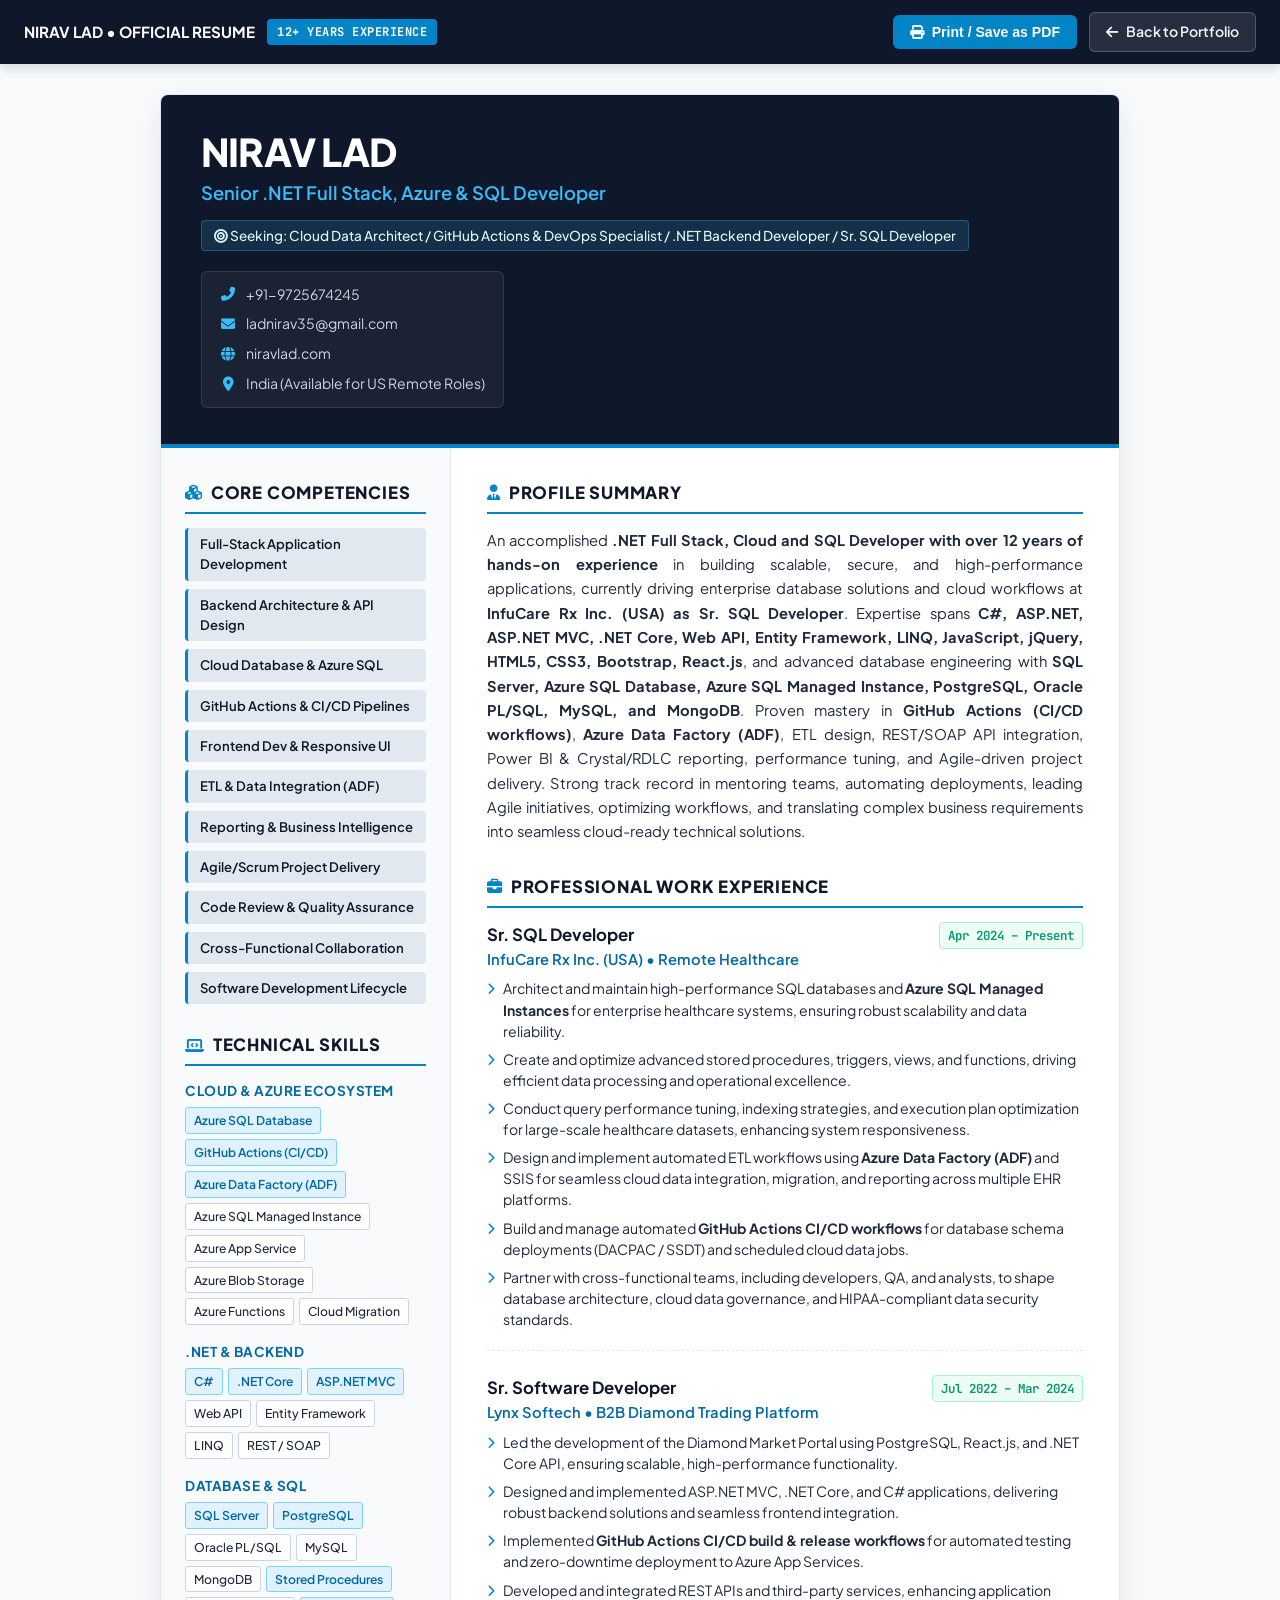
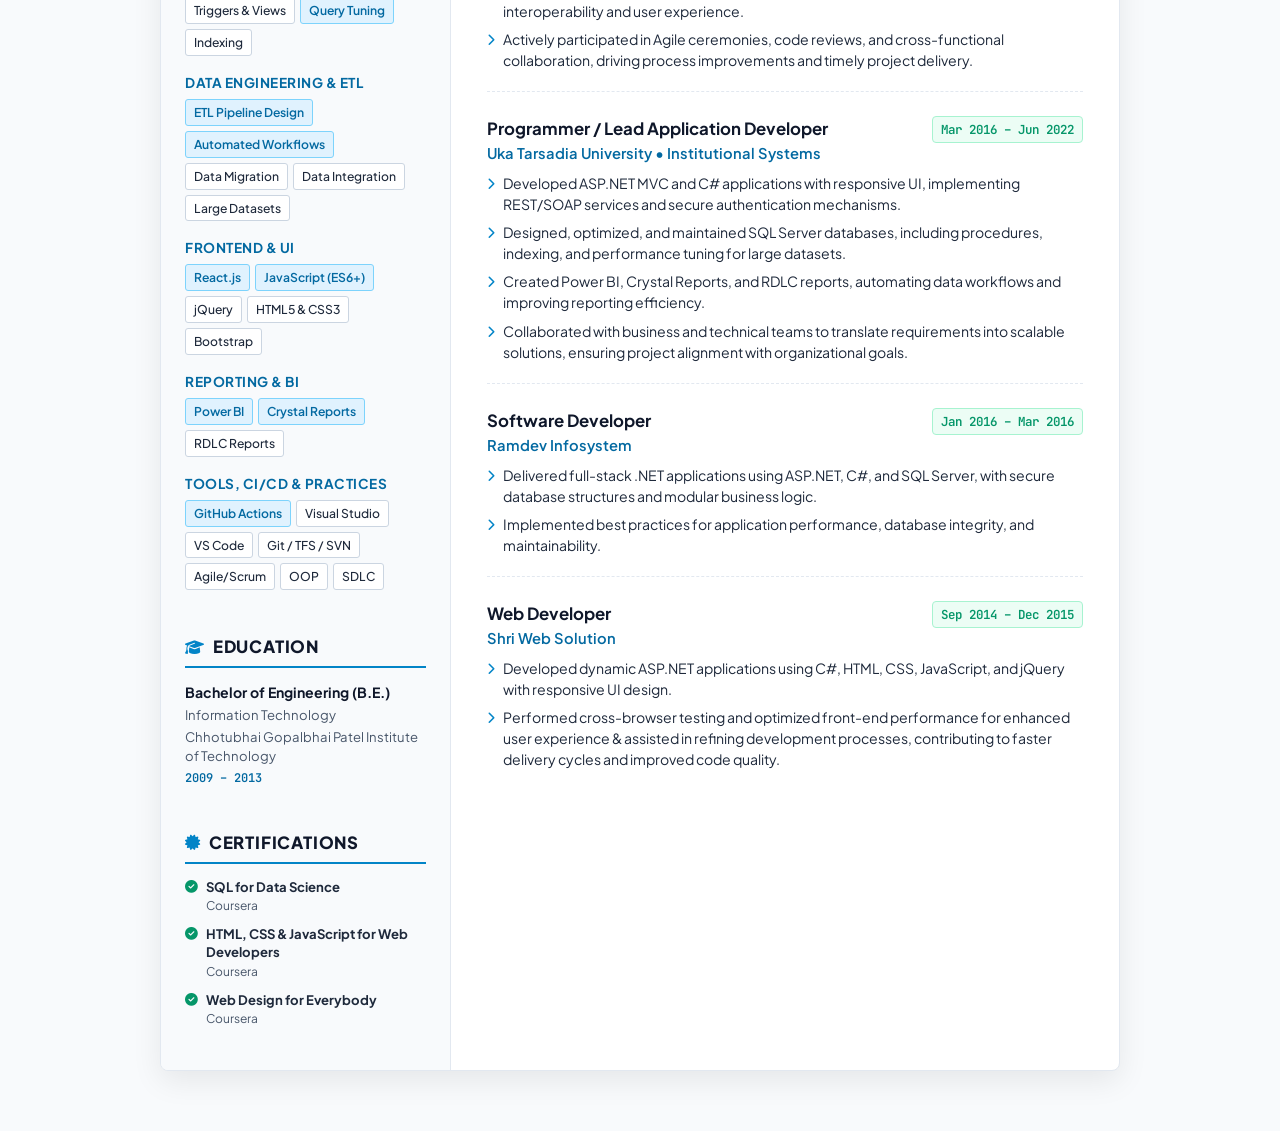
==== resume.html @ c9dd4430 "Initial commit: Nirav Lad executive portfolio, printable resume, and GitHub Actions CI/CD" ====
<!DOCTYPE html>
<html lang="en">
<head>
  <meta charset="UTF-8">
  <meta name="viewport" content="width=device-width, initial-scale=1.0">
  <title>Nirav Lad - Executive Resume | Senior .NET & SQL Developer</title>
  <meta name="description" content="Resume of Nirav Lad - Accomplished .NET Full Stack and SQL Developer with 12+ years experience in C#, ASP.NET, .NET Core, SQL Server, PostgreSQL, React.js, ETL & Reporting.">
  <meta name="author" content="Nirav Lad">
  
  <!-- Fonts & Icons -->
  <link rel="stylesheet" href="https://cdnjs.cloudflare.com/ajax/libs/font-awesome/6.5.1/css/all.min.css">
  <link rel="preconnect" href="https://fonts.googleapis.com">
  <link rel="preconnect" href="https://fonts.gstatic.com" crossorigin>
  <link href="https://fonts.googleapis.com/css2?family=Plus+Jakarta+Sans:wght@300;400;500;600;700;800&family=JetBrains+Mono:wght@400;600&display=swap" rel="stylesheet">

  <style>
    /* ==========================================================================
       RESUME DEDICATED STYLESHEET
       ========================================================================== */
    :root {
      --primary: #0f172a;
      --accent: #0284c7;
      --accent-dark: #0369a1;
      --accent-emerald: #059669;
      --text: #1e293b;
      --text-muted: #475569;
      --text-light: #64748b;
      --bg: #f8fafc;
      --card-bg: #ffffff;
      --border: #e2e8f0;
      --font: 'Plus Jakarta Sans', -apple-system, BlinkMacSystemFont, 'Segoe UI', Roboto, sans-serif;
      --mono: 'JetBrains Mono', monospace;
    }

    * {
      box-sizing: border-box;
      margin: 0;
      padding: 0;
    }

    body {
      font-family: var(--font);
      background-color: var(--bg);
      color: var(--text);
      line-height: 1.55;
      font-size: 14px;
      -webkit-font-smoothing: antialiased;
      padding-bottom: 60px;
    }

    /* Top Action Bar (hidden on print) */
    .action-bar {
      position: sticky;
      top: 0;
      background: #0f172a;
      color: #fff;
      padding: 12px 24px;
      z-index: 100;
      box-shadow: 0 4px 12px rgba(0, 0, 0, 0.15);
      display: flex;
      align-items: center;
      justify-content: space-between;
      gap: 16px;
    }

    .action-left {
      display: flex;
      align-items: center;
      gap: 12px;
      font-weight: 700;
      font-size: 0.95rem;
    }

    .action-badge {
      background: var(--accent);
      padding: 4px 10px;
      border-radius: 4px;
      font-size: 0.75rem;
      font-family: var(--mono);
      letter-spacing: 0.5px;
    }

    .action-right {
      display: flex;
      align-items: center;
      gap: 12px;
    }

    .btn {
      display: inline-flex;
      align-items: center;
      gap: 8px;
      padding: 8px 16px;
      font-size: 0.88rem;
      font-weight: 600;
      border-radius: 6px;
      cursor: pointer;
      text-decoration: none;
      transition: all 0.2s ease;
      border: 1px solid transparent;
    }

    .btn-print {
      background: var(--accent);
      color: #ffffff;
    }

    .btn-print:hover {
      background: var(--accent-dark);
      transform: translateY(-1px);
    }

    .btn-back {
      background: rgba(255, 255, 255, 0.1);
      color: #f1f5f9;
      border-color: rgba(255, 255, 255, 0.2);
    }

    .btn-back:hover {
      background: rgba(255, 255, 255, 0.2);
      color: #fff;
    }

    /* Resume Document Wrapper */
    .resume-wrapper {
      max-width: 960px;
      margin: 30px auto 0;
      background: var(--card-bg);
      border-radius: 8px;
      box-shadow: 0 10px 30px rgba(0, 0, 0, 0.08);
      border: 1px solid var(--border);
      overflow: hidden;
    }

    /* Resume Header */
    .resume-header {
      background: #0f172a;
      color: #fff;
      padding: 36px 40px;
      border-bottom: 4px solid var(--accent);
    }

    .header-top-row {
      display: flex;
      justify-content: space-between;
      align-items: flex-start;
      gap: 20px;
      flex-wrap: wrap;
    }

    .candidate-name {
      font-size: 2.4rem;
      font-weight: 800;
      letter-spacing: -0.02em;
      line-height: 1.1;
      margin-bottom: 6px;
      color: #ffffff;
    }

    .candidate-title {
      font-size: 1.15rem;
      font-weight: 600;
      color: #38bdf8;
      margin-bottom: 12px;
    }

    .target-role-pill {
      display: inline-block;
      background: rgba(56, 189, 248, 0.15);
      border: 1px solid rgba(56, 189, 248, 0.3);
      color: #e0f2fe;
      font-size: 0.85rem;
      padding: 4px 12px;
      border-radius: 4px;
      font-weight: 500;
    }

    .contact-details-box {
      display: flex;
      flex-direction: column;
      gap: 8px;
      font-size: 0.88rem;
      color: #cbd5e1;
      background: rgba(255, 255, 255, 0.05);
      padding: 12px 18px;
      border-radius: 6px;
      border: 1px solid rgba(255, 255, 255, 0.1);
    }

    .contact-line {
      display: flex;
      align-items: center;
      gap: 10px;
    }

    .contact-line i {
      color: #38bdf8;
      width: 16px;
      text-align: center;
    }

    .contact-line a {
      color: inherit;
      text-decoration: none;
    }

    .contact-line a:hover {
      color: #38bdf8;
      text-decoration: underline;
    }

    /* Resume Body Grid (2 Columns: Left Sidebar & Right Main) */
    .resume-body {
      display: grid;
      grid-template-columns: 290px 1fr;
      min-height: 1000px;
    }

    /* Left Sidebar */
    .resume-sidebar {
      background: #f8fafc;
      border-right: 1px solid var(--border);
      padding: 32px 24px;
      display: flex;
      flex-direction: column;
      gap: 28px;
    }

    /* Main Content Column */
    .resume-main {
      padding: 32px 36px;
      display: flex;
      flex-direction: column;
      gap: 30px;
    }

    /* Section Headers */
    .section-title {
      font-size: 1.05rem;
      font-weight: 800;
      text-transform: uppercase;
      letter-spacing: 0.8px;
      color: var(--primary);
      margin-bottom: 14px;
      padding-bottom: 6px;
      border-bottom: 2px solid var(--accent);
      display: flex;
      align-items: center;
      gap: 8px;
    }

    .section-title i {
      color: var(--accent);
      font-size: 0.95rem;
    }

    /* Profile Summary */
    .summary-text {
      color: var(--text);
      font-size: 0.92rem;
      line-height: 1.65;
      text-align: justify;
    }

    /* Core Competencies Badges */
    .competencies-list {
      list-style: none;
      display: flex;
      flex-direction: column;
      gap: 8px;
    }

    .competency-tag {
      background: #e2e8f0;
      color: #0f172a;
      font-size: 0.82rem;
      font-weight: 600;
      padding: 6px 12px;
      border-radius: 4px;
      border-left: 3px solid var(--accent);
      display: flex;
      align-items: center;
      gap: 8px;
    }

    /* Sidebar Skills Categories */
    .skill-block {
      margin-bottom: 16px;
    }

    .skill-block-title {
      font-size: 0.85rem;
      font-weight: 700;
      color: var(--accent-dark);
      margin-bottom: 6px;
      text-transform: uppercase;
      letter-spacing: 0.5px;
    }

    .skill-pills {
      display: flex;
      flex-wrap: wrap;
      gap: 5px;
    }

    .skill-pill {
      font-size: 0.76rem;
      font-weight: 500;
      background: #ffffff;
      border: 1px solid #cbd5e1;
      padding: 3px 8px;
      border-radius: 3px;
      color: #1e293b;
    }

    .skill-pill.highlight {
      background: #e0f2fe;
      border-color: #7dd3fc;
      color: #0369a1;
      font-weight: 600;
    }

    /* Education & Certs in Sidebar */
    .edu-card {
      margin-bottom: 14px;
    }

    .edu-degree {
      font-weight: 700;
      font-size: 0.88rem;
      color: var(--primary);
      margin-bottom: 2px;
    }

    .edu-school {
      font-size: 0.82rem;
      color: var(--text-muted);
      line-height: 1.4;
      margin-bottom: 4px;
    }

    .edu-years {
      font-size: 0.75rem;
      font-family: var(--mono);
      color: var(--accent-dark);
      font-weight: 600;
    }

    .cert-item {
      display: flex;
      align-items: flex-start;
      gap: 8px;
      margin-bottom: 10px;
      font-size: 0.82rem;
      line-height: 1.4;
      color: var(--text);
    }

    .cert-item i {
      color: var(--accent-emerald);
      margin-top: 3px;
      font-size: 0.8rem;
    }

    /* Experience Timeline Entries */
    .experience-entry {
      margin-bottom: 24px;
      padding-bottom: 20px;
      border-bottom: 1px dashed var(--border);
    }

    .experience-entry:last-child {
      margin-bottom: 0;
      padding-bottom: 0;
      border-bottom: none;
    }

    .exp-header {
      display: flex;
      justify-content: space-between;
      align-items: flex-start;
      margin-bottom: 6px;
      flex-wrap: wrap;
      gap: 8px;
    }

    .exp-role {
      font-size: 1.05rem;
      font-weight: 700;
      color: var(--primary);
    }

    .exp-company {
      font-size: 0.92rem;
      font-weight: 600;
      color: var(--accent-dark);
    }

    .exp-period {
      font-family: var(--mono);
      font-size: 0.78rem;
      font-weight: 600;
      color: var(--accent-emerald);
      background: #ecfdf5;
      border: 1px solid #a7f3d0;
      padding: 3px 8px;
      border-radius: 4px;
      white-space: nowrap;
    }

    .exp-bullets {
      list-style: none;
      display: flex;
      flex-direction: column;
      gap: 7px;
      margin-top: 8px;
    }

    .exp-bullets li {
      display: flex;
      align-items: flex-start;
      gap: 8px;
      font-size: 0.88rem;
      color: var(--text);
      line-height: 1.5;
    }

    .exp-bullets li i {
      color: var(--accent);
      font-size: 0.75rem;
      margin-top: 5px;
      flex-shrink: 0;
    }

    /* Print Optimization Rules */
    @media print {
      body {
        background: #ffffff;
        padding-bottom: 0;
      }

      .action-bar {
        display: none !important;
      }

      .resume-wrapper {
        margin: 0;
        box-shadow: none;
        border: none;
        max-width: 100%;
        border-radius: 0;
      }

      .resume-header {
        background: #0f172a !important;
        -webkit-print-color-adjust: exact;
        print-color-adjust: exact;
        padding: 24px 30px;
      }

      .candidate-name {
        font-size: 2rem;
        color: #ffffff !important;
      }

      .candidate-title {
        color: #38bdf8 !important;
      }

      .resume-body {
        grid-template-columns: 260px 1fr;
      }

      .resume-sidebar {
        background: #f8fafc !important;
        -webkit-print-color-adjust: exact;
        print-color-adjust: exact;
        padding: 20px 18px;
        gap: 20px;
      }

      .resume-main {
        padding: 20px 24px;
        gap: 20px;
      }

      .experience-entry {
        page-break-inside: avoid;
        margin-bottom: 18px;
        padding-bottom: 14px;
      }

      .exp-period {
        background: #ecfdf5 !important;
        -webkit-print-color-adjust: exact;
        print-color-adjust: exact;
      }

      .competency-tag {
        background: #f1f5f9 !important;
        -webkit-print-color-adjust: exact;
        print-color-adjust: exact;
      }
    }

    @media (max-width: 768px) {
      .resume-body {
        grid-template-columns: 1fr;
      }
      .resume-sidebar {
        border-right: none;
        border-bottom: 1px solid var(--border);
      }
      .resume-header {
        padding: 24px 20px;
      }
      .resume-main {
        padding: 24px 20px;
      }
    }
  </style>
</head>
<body>

  <!-- Top Action Bar (Screen Only) -->
  <div class="action-bar">
    <div class="action-left">
      <span>NIRAV LAD &bull; OFFICIAL RESUME</span>
      <span class="action-badge">12+ YEARS EXPERIENCE</span>
    </div>

    <div class="action-right">
      <button class="btn btn-print" onclick="window.print();" id="btnPrintResume">
        <i class="fas fa-print"></i> Print / Save as PDF
      </button>
      <a href="index.html" class="btn btn-back">
        <i class="fas fa-arrow-left"></i> Back to Portfolio
      </a>
    </div>
  </div>

  <!-- Printable Resume Document -->
  <div class="resume-wrapper">

    <!-- Header Section -->
    <header class="resume-header">
      <div class="header-top-row">
        <div>
          <h1 class="candidate-name">NIRAV LAD</h1>
          <div class="candidate-title">Senior .NET Full Stack, Azure &amp; SQL Developer</div>
          <div class="target-role-pill">
            <i class="fas fa-bullseye"></i> Seeking: Cloud Data Architect / GitHub Actions &amp; DevOps Specialist / .NET Backend Developer / Sr. SQL Developer
          </div>
        </div>

        <div class="contact-details-box">
          <div class="contact-line">
            <i class="fas fa-phone-alt"></i>
            <span>+91-9725674245</span>
          </div>
          <div class="contact-line">
            <i class="fas fa-envelope"></i>
            <a href="mailto:ladnirav35@gmail.com">ladnirav35@gmail.com</a>
          </div>
          <div class="contact-line">
            <i class="fas fa-globe"></i>
            <a href="https://niravlad.com" target="_blank">niravlad.com</a>
          </div>
          <div class="contact-line">
            <i class="fas fa-map-marker-alt"></i>
            <span>India (Available for US Remote Roles)</span>
          </div>
        </div>
      </div>
    </header>

    <!-- 2-Column Body Layout -->
    <div class="resume-body">

      <!-- Left Column: Core Competencies, Skills, Education, Certifications -->
      <aside class="resume-sidebar">

        <!-- Core Competencies -->
        <div>
          <h2 class="section-title"><i class="fas fa-cubes"></i> Core Competencies</h2>
          <ul class="competencies-list">
            <li class="competency-tag">Full-Stack Application Development</li>
            <li class="competency-tag">Backend Architecture &amp; API Design</li>
            <li class="competency-tag">Cloud Database &amp; Azure SQL</li>
            <li class="competency-tag">GitHub Actions &amp; CI/CD Pipelines</li>
            <li class="competency-tag">Frontend Dev &amp; Responsive UI</li>
            <li class="competency-tag">ETL &amp; Data Integration (ADF)</li>
            <li class="competency-tag">Reporting &amp; Business Intelligence</li>
            <li class="competency-tag">Agile/Scrum Project Delivery</li>
            <li class="competency-tag">Code Review &amp; Quality Assurance</li>
            <li class="competency-tag">Cross-Functional Collaboration</li>
            <li class="competency-tag">Software Development Lifecycle</li>
          </ul>
        </div>

        <!-- Technical Skills Breakdown -->
        <div>
          <h2 class="section-title"><i class="fas fa-laptop-code"></i> Technical Skills</h2>

          <div class="skill-block">
            <div class="skill-block-title">Cloud &amp; Azure Ecosystem</div>
            <div class="skill-pills">
              <span class="skill-pill highlight">Azure SQL Database</span>
              <span class="skill-pill highlight">GitHub Actions (CI/CD)</span>
              <span class="skill-pill highlight">Azure Data Factory (ADF)</span>
              <span class="skill-pill">Azure SQL Managed Instance</span>
              <span class="skill-pill">Azure App Service</span>
              <span class="skill-pill">Azure Blob Storage</span>
              <span class="skill-pill">Azure Functions</span>
              <span class="skill-pill">Cloud Migration</span>
            </div>
          </div>

          <div class="skill-block">
            <div class="skill-block-title">.NET &amp; Backend</div>
            <div class="skill-pills">
              <span class="skill-pill highlight">C#</span>
              <span class="skill-pill highlight">.NET Core</span>
              <span class="skill-pill highlight">ASP.NET MVC</span>
              <span class="skill-pill">Web API</span>
              <span class="skill-pill">Entity Framework</span>
              <span class="skill-pill">LINQ</span>
              <span class="skill-pill">REST / SOAP</span>
            </div>
          </div>

          <div class="skill-block">
            <div class="skill-block-title">Database &amp; SQL</div>
            <div class="skill-pills">
              <span class="skill-pill highlight">SQL Server</span>
              <span class="skill-pill highlight">PostgreSQL</span>
              <span class="skill-pill">Oracle PL/SQL</span>
              <span class="skill-pill">MySQL</span>
              <span class="skill-pill">MongoDB</span>
              <span class="skill-pill highlight">Stored Procedures</span>
              <span class="skill-pill">Triggers &amp; Views</span>
              <span class="skill-pill highlight">Query Tuning</span>
              <span class="skill-pill">Indexing</span>
            </div>
          </div>

          <div class="skill-block">
            <div class="skill-block-title">Data Engineering &amp; ETL</div>
            <div class="skill-pills">
              <span class="skill-pill highlight">ETL Pipeline Design</span>
              <span class="skill-pill highlight">Automated Workflows</span>
              <span class="skill-pill">Data Migration</span>
              <span class="skill-pill">Data Integration</span>
              <span class="skill-pill">Large Datasets</span>
            </div>
          </div>

          <div class="skill-block">
            <div class="skill-block-title">Frontend &amp; UI</div>
            <div class="skill-pills">
              <span class="skill-pill highlight">React.js</span>
              <span class="skill-pill highlight">JavaScript (ES6+)</span>
              <span class="skill-pill">jQuery</span>
              <span class="skill-pill">HTML5 &amp; CSS3</span>
              <span class="skill-pill">Bootstrap</span>
            </div>
          </div>

          <div class="skill-block">
            <div class="skill-block-title">Reporting &amp; BI</div>
            <div class="skill-pills">
              <span class="skill-pill highlight">Power BI</span>
              <span class="skill-pill highlight">Crystal Reports</span>
              <span class="skill-pill">RDLC Reports</span>
            </div>
          </div>

          <div class="skill-block">
            <div class="skill-block-title">Tools, CI/CD &amp; Practices</div>
            <div class="skill-pills">
              <span class="skill-pill highlight">GitHub Actions</span>
              <span class="skill-pill">Visual Studio</span>
              <span class="skill-pill">VS Code</span>
              <span class="skill-pill">Git / TFS / SVN</span>
              <span class="skill-pill">Agile/Scrum</span>
              <span class="skill-pill">OOP</span>
              <span class="skill-pill">SDLC</span>
            </div>
          </div>
        </div>

        <!-- Academia & Education -->
        <div>
          <h2 class="section-title"><i class="fas fa-graduation-cap"></i> Education</h2>
          <div class="edu-card">
            <div class="edu-degree">Bachelor of Engineering (B.E.)</div>
            <div class="edu-school">Information Technology</div>
            <div class="edu-school">Chhotubhai Gopalbhai Patel Institute of Technology</div>
            <div class="edu-years">2009 &ndash; 2013</div>
          </div>
        </div>

        <!-- Certifications -->
        <div>
          <h2 class="section-title"><i class="fas fa-certificate"></i> Certifications</h2>
          
          <div class="cert-item">
            <i class="fas fa-check-circle"></i>
            <div>
              <strong>SQL for Data Science</strong><br>
              <span style="font-size:0.75rem; color:var(--text-muted);">Coursera</span>
            </div>
          </div>

          <div class="cert-item">
            <i class="fas fa-check-circle"></i>
            <div>
              <strong>HTML, CSS &amp; JavaScript for Web Developers</strong><br>
              <span style="font-size:0.75rem; color:var(--text-muted);">Coursera</span>
            </div>
          </div>

          <div class="cert-item">
            <i class="fas fa-check-circle"></i>
            <div>
              <strong>Web Design for Everybody</strong><br>
              <span style="font-size:0.75rem; color:var(--text-muted);">Coursera</span>
            </div>
          </div>
        </div>

      </aside>

      <!-- Right Column: Profile Summary & Work Experience -->
      <main class="resume-main">

        <!-- Profile Summary -->
        <section>
          <h2 class="section-title"><i class="fas fa-user-tie"></i> Profile Summary</h2>
          <p class="summary-text">
            An accomplished <strong>.NET Full Stack, Cloud and SQL Developer with over 12 years of hands-on experience</strong> in building scalable, secure, and high-performance applications, currently driving enterprise database solutions and cloud workflows at <strong>InfuCare Rx Inc. (USA) as Sr. SQL Developer</strong>. Expertise spans <strong>C#, ASP.NET, ASP.NET MVC, .NET Core, Web API, Entity Framework, LINQ, JavaScript, jQuery, HTML5, CSS3, Bootstrap, React.js</strong>, and advanced database engineering with <strong>SQL Server, Azure SQL Database, Azure SQL Managed Instance, PostgreSQL, Oracle PL/SQL, MySQL, and MongoDB</strong>. Proven mastery in <strong>GitHub Actions (CI/CD workflows)</strong>, <strong>Azure Data Factory (ADF)</strong>, ETL design, REST/SOAP API integration, Power BI &amp; Crystal/RDLC reporting, performance tuning, and Agile-driven project delivery. Strong track record in mentoring teams, automating deployments, leading Agile initiatives, optimizing workflows, and translating complex business requirements into seamless cloud-ready technical solutions.
          </p>
        </section>

        <!-- Work Experience -->
        <section>
          <h2 class="section-title"><i class="fas fa-briefcase"></i> Professional Work Experience</h2>

          <!-- Role 1: InfuCare Rx Inc. -->
          <article class="experience-entry">
            <div class="exp-header">
              <div>
                <div class="exp-role">Sr. SQL Developer</div>
                <div class="exp-company">InfuCare Rx Inc. (USA) &bull; Remote Healthcare</div>
              </div>
              <div class="exp-period">Apr 2024 &ndash; Present</div>
            </div>

            <ul class="exp-bullets">
              <li>
                <i class="fas fa-chevron-right"></i>
                <span>Architect and maintain high-performance SQL databases and <strong>Azure SQL Managed Instances</strong> for enterprise healthcare systems, ensuring robust scalability and data reliability.</span>
              </li>
              <li>
                <i class="fas fa-chevron-right"></i>
                <span>Create and optimize advanced stored procedures, triggers, views, and functions, driving efficient data processing and operational excellence.</span>
              </li>
              <li>
                <i class="fas fa-chevron-right"></i>
                <span>Conduct query performance tuning, indexing strategies, and execution plan optimization for large-scale healthcare datasets, enhancing system responsiveness.</span>
              </li>
              <li>
                <i class="fas fa-chevron-right"></i>
                <span>Design and implement automated ETL workflows using <strong>Azure Data Factory (ADF)</strong> and SSIS for seamless cloud data integration, migration, and reporting across multiple EHR platforms.</span>
              </li>
              <li>
                <i class="fas fa-chevron-right"></i>
                <span>Build and manage automated <strong>GitHub Actions CI/CD workflows</strong> for database schema deployments (DACPAC / SSDT) and scheduled cloud data jobs.</span>
              </li>
              <li>
                <i class="fas fa-chevron-right"></i>
                <span>Partner with cross-functional teams, including developers, QA, and analysts, to shape database architecture, cloud data governance, and HIPAA-compliant data security standards.</span>
              </li>
            </ul>
          </article>

          <!-- Role 2: Lynx Softech -->
          <article class="experience-entry">
            <div class="exp-header">
              <div>
                <div class="exp-role">Sr. Software Developer</div>
                <div class="exp-company">Lynx Softech &bull; B2B Diamond Trading Platform</div>
              </div>
              <div class="exp-period">Jul 2022 &ndash; Mar 2024</div>
            </div>

            <ul class="exp-bullets">
              <li>
                <i class="fas fa-chevron-right"></i>
                <span>Led the development of the Diamond Market Portal using PostgreSQL, React.js, and .NET Core API, ensuring scalable, high-performance functionality.</span>
              </li>
              <li>
                <i class="fas fa-chevron-right"></i>
                <span>Designed and implemented ASP.NET MVC, .NET Core, and C# applications, delivering robust backend solutions and seamless frontend integration.</span>
              </li>
              <li>
                <i class="fas fa-chevron-right"></i>
                <span>Implemented <strong>GitHub Actions CI/CD build &amp; release workflows</strong> for automated testing and zero-downtime deployment to Azure App Services.</span>
              </li>
              <li>
                <i class="fas fa-chevron-right"></i>
                <span>Developed and integrated REST APIs and third-party services, enhancing application interoperability and user experience.</span>
              </li>
              <li>
                <i class="fas fa-chevron-right"></i>
                <span>Actively participated in Agile ceremonies, code reviews, and cross-functional collaboration, driving process improvements and timely project delivery.</span>
              </li>
            </ul>
          </article>

          <!-- Role 3: Uka Tarsadia University -->
          <article class="experience-entry">
            <div class="exp-header">
              <div>
                <div class="exp-role">Programmer / Lead Application Developer</div>
                <div class="exp-company">Uka Tarsadia University &bull; Institutional Systems</div>
              </div>
              <div class="exp-period">Mar 2016 &ndash; Jun 2022</div>
            </div>

            <ul class="exp-bullets">
              <li>
                <i class="fas fa-chevron-right"></i>
                <span>Developed ASP.NET MVC and C# applications with responsive UI, implementing REST/SOAP services and secure authentication mechanisms.</span>
              </li>
              <li>
                <i class="fas fa-chevron-right"></i>
                <span>Designed, optimized, and maintained SQL Server databases, including procedures, indexing, and performance tuning for large datasets.</span>
              </li>
              <li>
                <i class="fas fa-chevron-right"></i>
                <span>Created Power BI, Crystal Reports, and RDLC reports, automating data workflows and improving reporting efficiency.</span>
              </li>
              <li>
                <i class="fas fa-chevron-right"></i>
                <span>Collaborated with business and technical teams to translate requirements into scalable solutions, ensuring project alignment with organizational goals.</span>
              </li>
            </ul>
          </article>

          <!-- Role 4: Ramdev Infosystem -->
          <article class="experience-entry">
            <div class="exp-header">
              <div>
                <div class="exp-role">Software Developer</div>
                <div class="exp-company">Ramdev Infosystem</div>
              </div>
              <div class="exp-period">Jan 2016 &ndash; Mar 2016</div>
            </div>

            <ul class="exp-bullets">
              <li>
                <i class="fas fa-chevron-right"></i>
                <span>Delivered full-stack .NET applications using ASP.NET, C#, and SQL Server, with secure database structures and modular business logic.</span>
              </li>
              <li>
                <i class="fas fa-chevron-right"></i>
                <span>Implemented best practices for application performance, database integrity, and maintainability.</span>
              </li>
            </ul>
          </article>

          <!-- Role 5: Shri Web Solution -->
          <article class="experience-entry">
            <div class="exp-header">
              <div>
                <div class="exp-role">Web Developer</div>
                <div class="exp-company">Shri Web Solution</div>
              </div>
              <div class="exp-period">Sep 2014 &ndash; Dec 2015</div>
            </div>

            <ul class="exp-bullets">
              <li>
                <i class="fas fa-chevron-right"></i>
                <span>Developed dynamic ASP.NET applications using C#, HTML, CSS, JavaScript, and jQuery with responsive UI design.</span>
              </li>
              <li>
                <i class="fas fa-chevron-right"></i>
                <span>Performed cross-browser testing and optimized front-end performance for enhanced user experience &amp; assisted in refining development processes, contributing to faster delivery cycles and improved code quality.</span>
              </li>
            </ul>
          </article>

        </section>

      </main>

    </div>

  </div>

</body>
</html>
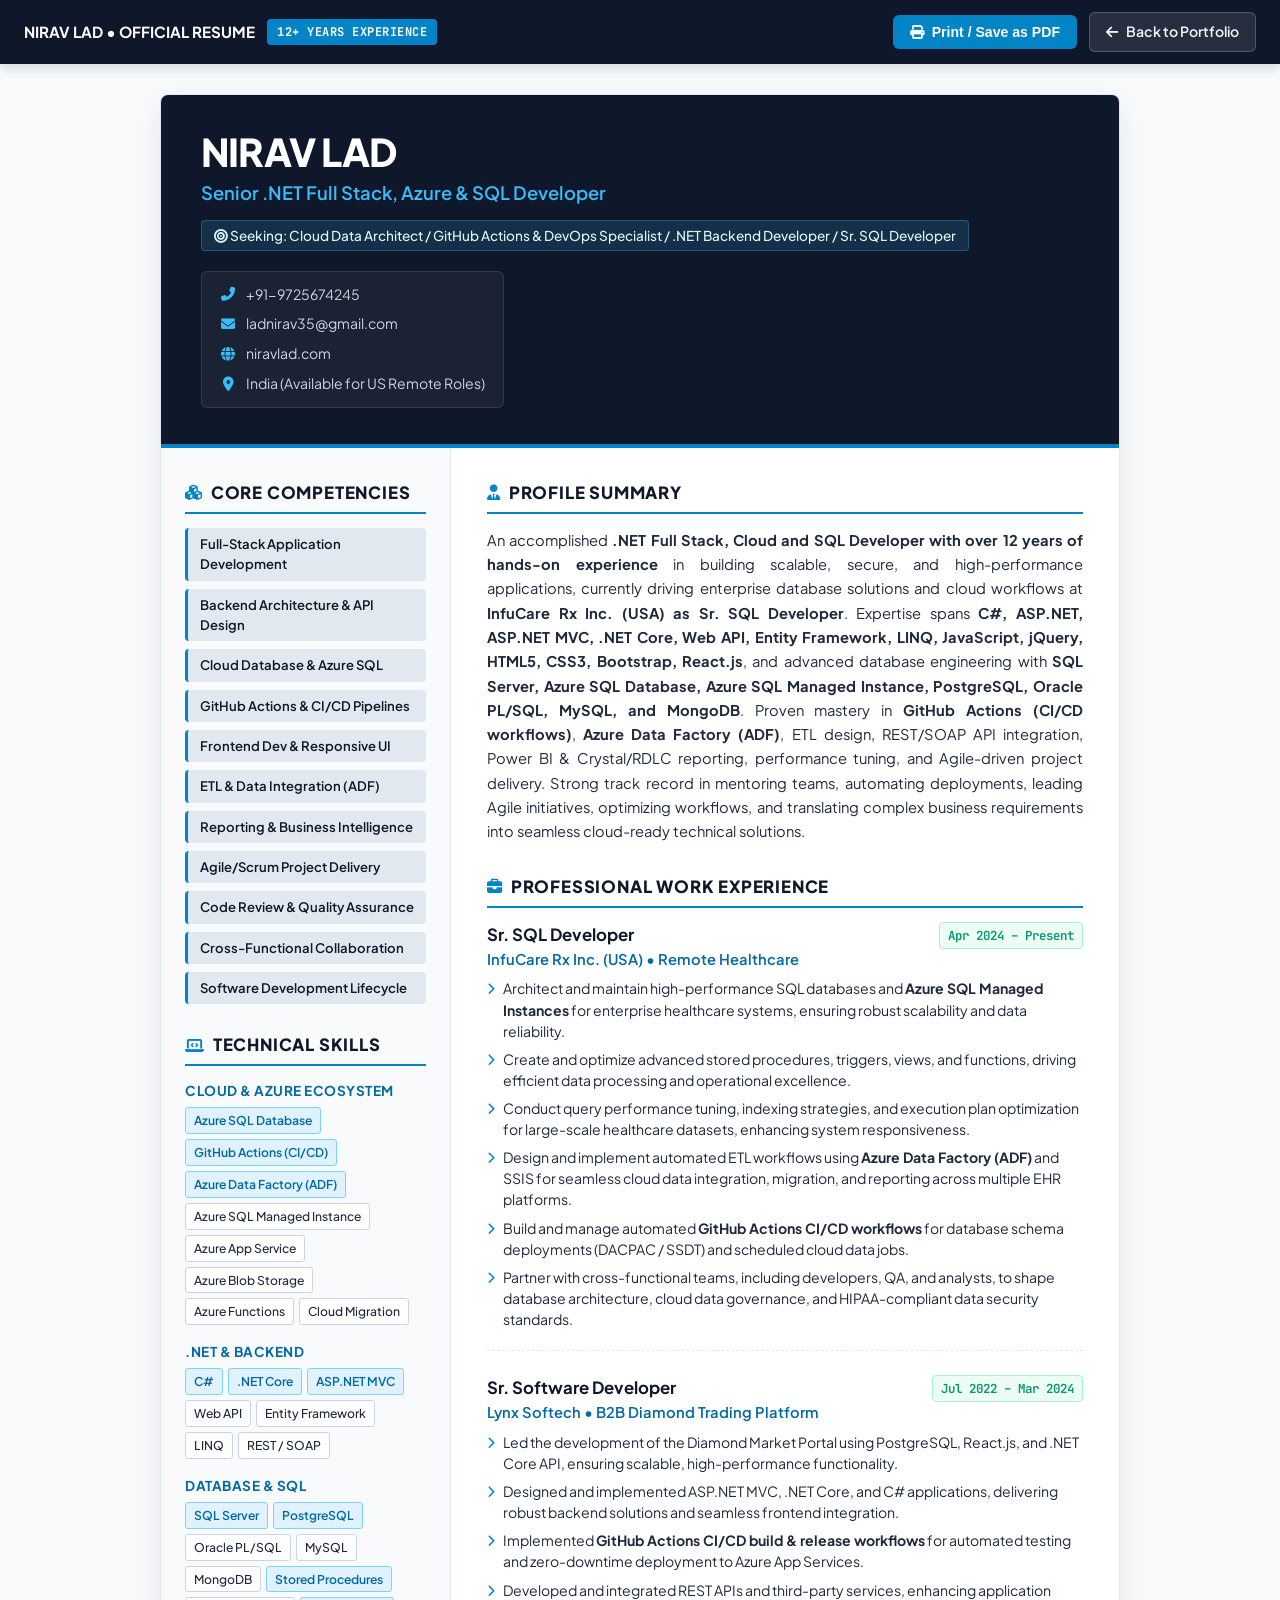
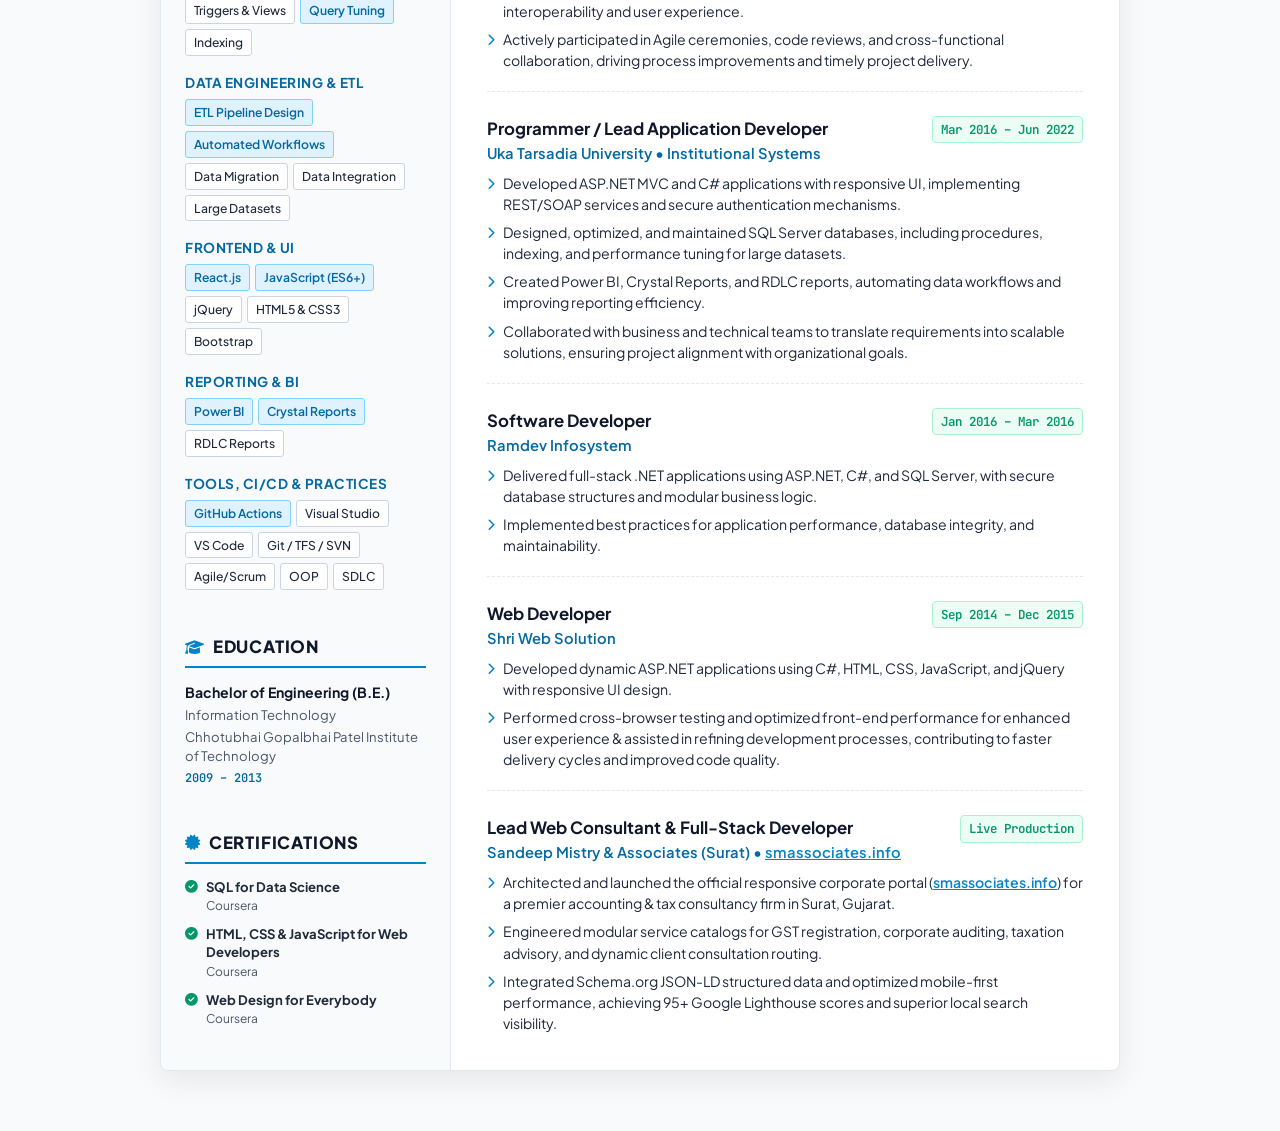
==== commit 1bb5f1a5: "Add Sandeep Mistry & Associates (smassociates.info) project to portfolio and resume" ====
--- a/resume.html
+++ b/resume.html
@@ -892,6 +892,35 @@
             </ul>
           </article>
 
+          <!-- Featured Web & Client Deployment: Sandeep Mistry & Associates -->
+          <article class="experience-entry">
+            <div class="exp-header">
+              <div>
+                <div class="exp-role">Lead Web Consultant &amp; Full-Stack Developer</div>
+                <div class="exp-company">
+                  Sandeep Mistry &amp; Associates (Surat) &bull; 
+                  <a href="https://smassociates.info/" target="_blank" rel="noopener noreferrer" style="color:var(--accent); text-decoration:underline;">smassociates.info</a>
+                </div>
+              </div>
+              <div class="exp-period">Live Production</div>
+            </div>
+
+            <ul class="exp-bullets">
+              <li>
+                <i class="fas fa-chevron-right"></i>
+                <span>Architected and launched the official responsive corporate portal (<a href="https://smassociates.info/" target="_blank" rel="noopener noreferrer" style="color:var(--accent); font-weight:600;">smassociates.info</a>) for a premier accounting &amp; tax consultancy firm in Surat, Gujarat.</span>
+              </li>
+              <li>
+                <i class="fas fa-chevron-right"></i>
+                <span>Engineered modular service catalogs for GST registration, corporate auditing, taxation advisory, and dynamic client consultation routing.</span>
+              </li>
+              <li>
+                <i class="fas fa-chevron-right"></i>
+                <span>Integrated Schema.org JSON-LD structured data and optimized mobile-first performance, achieving 95+ Google Lighthouse scores and superior local search visibility.</span>
+              </li>
+            </ul>
+          </article>
+
         </section>
 
       </main>
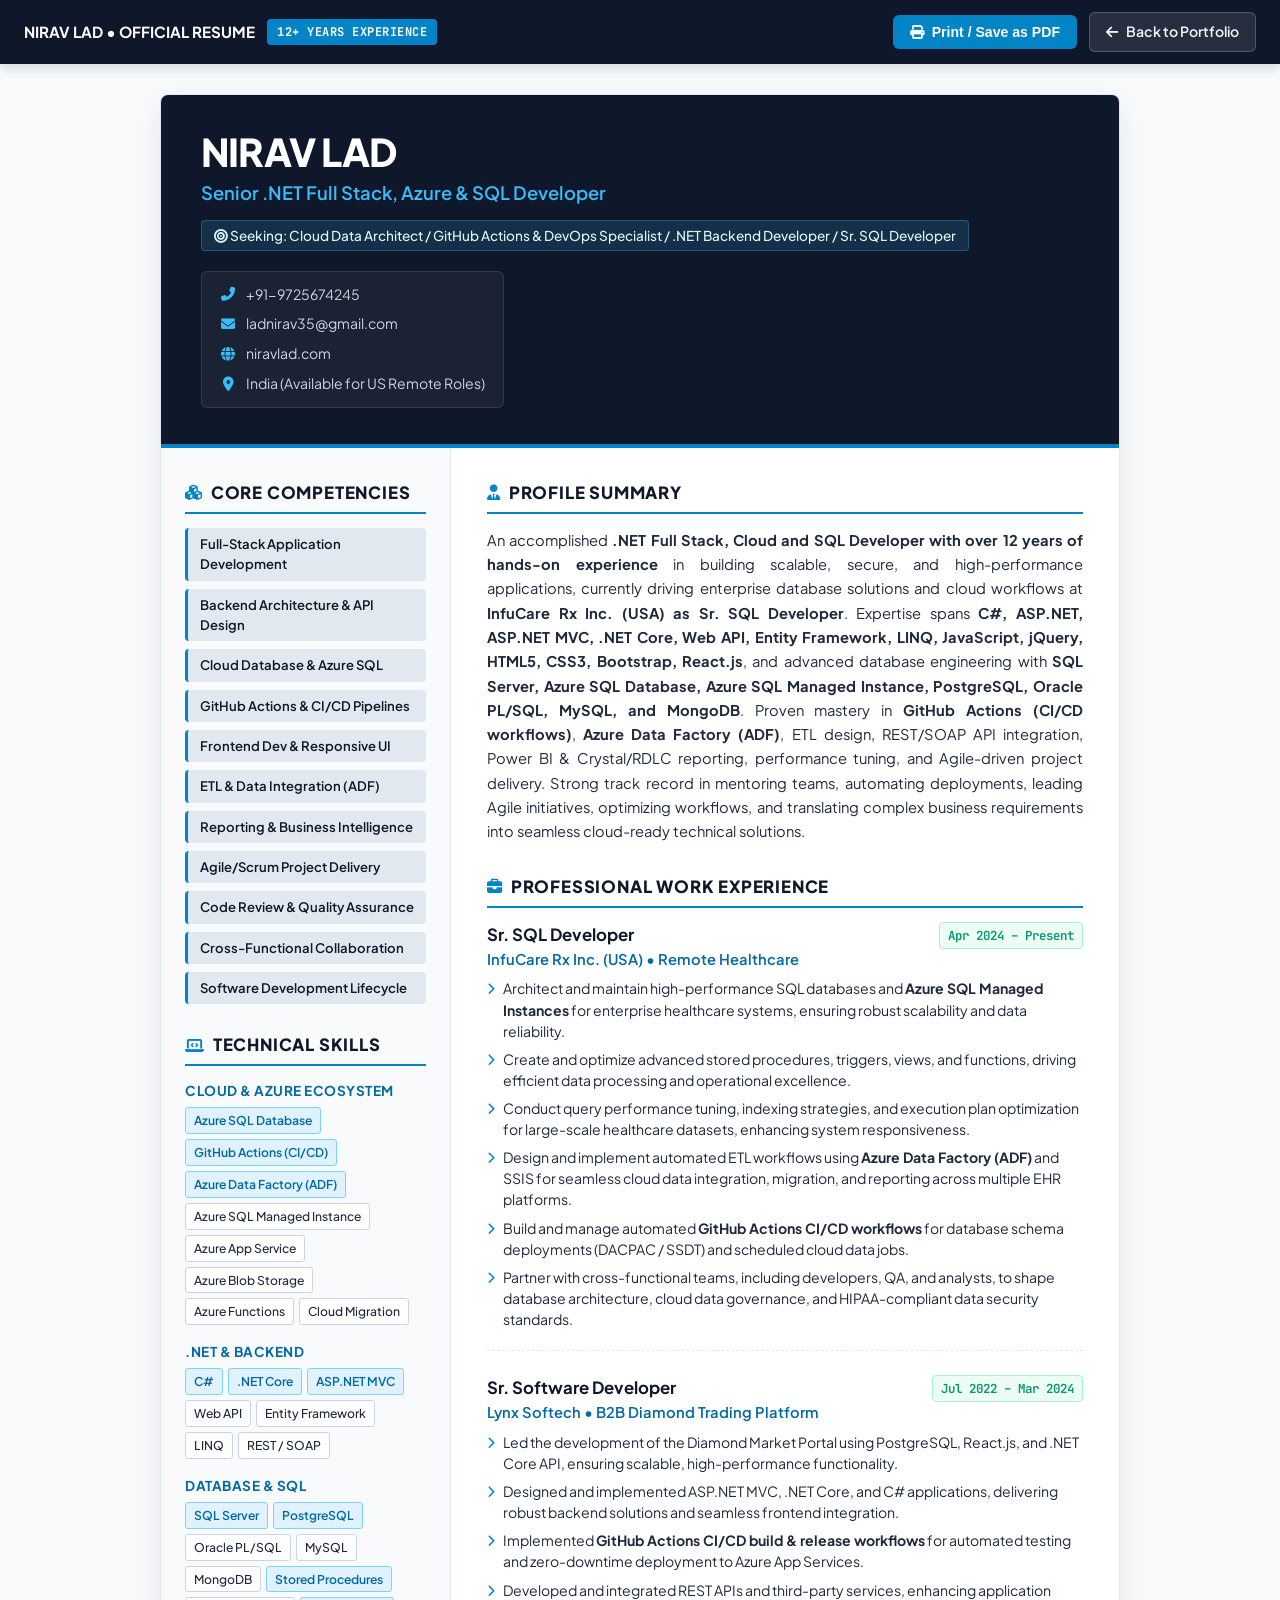
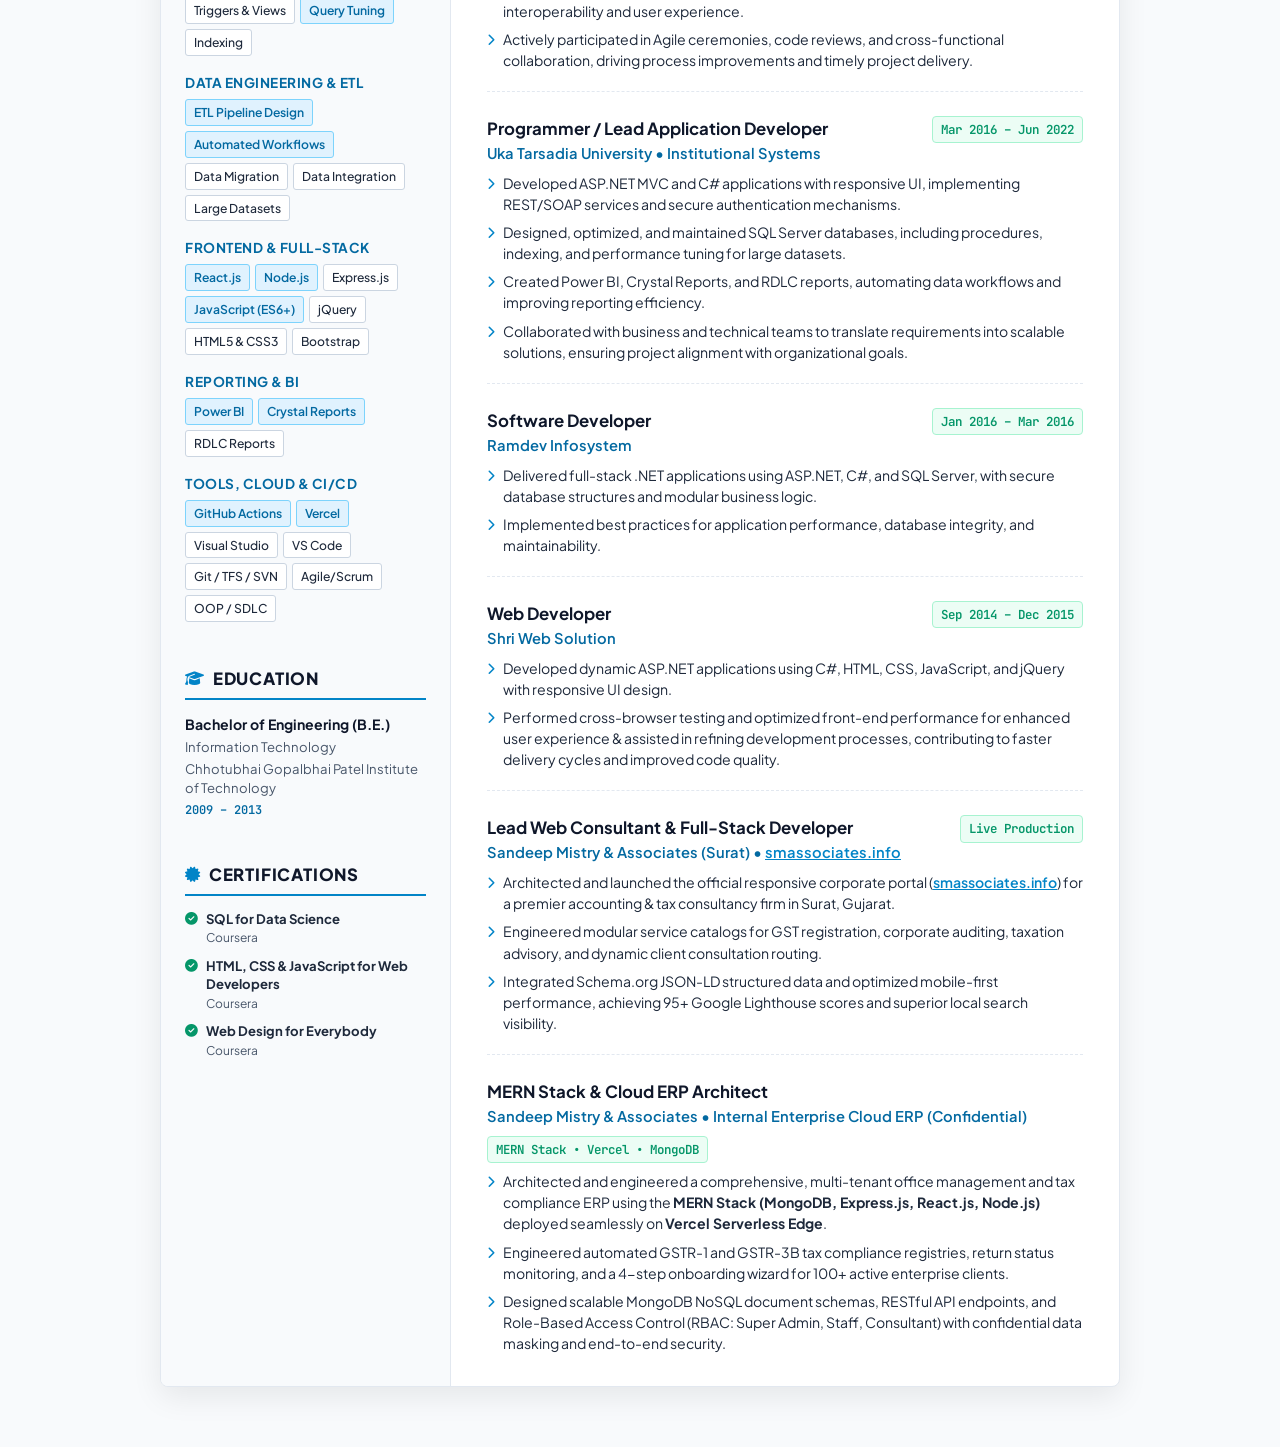
==== commit cf14f126: "Update Office ERP to MERN stack on Vercel and MongoDB with strict privacy masking and URL redaction" ====
--- a/resume.html
+++ b/resume.html
@@ -656,9 +656,11 @@
           </div>
 
           <div class="skill-block">
-            <div class="skill-block-title">Frontend &amp; UI</div>
+            <div class="skill-block-title">Frontend &amp; Full-Stack</div>
             <div class="skill-pills">
               <span class="skill-pill highlight">React.js</span>
+              <span class="skill-pill highlight">Node.js</span>
+              <span class="skill-pill">Express.js</span>
               <span class="skill-pill highlight">JavaScript (ES6+)</span>
               <span class="skill-pill">jQuery</span>
               <span class="skill-pill">HTML5 &amp; CSS3</span>
@@ -676,15 +678,15 @@
           </div>
 
           <div class="skill-block">
-            <div class="skill-block-title">Tools, CI/CD &amp; Practices</div>
+            <div class="skill-block-title">Tools, Cloud &amp; CI/CD</div>
             <div class="skill-pills">
               <span class="skill-pill highlight">GitHub Actions</span>
+              <span class="skill-pill highlight">Vercel</span>
               <span class="skill-pill">Visual Studio</span>
               <span class="skill-pill">VS Code</span>
               <span class="skill-pill">Git / TFS / SVN</span>
               <span class="skill-pill">Agile/Scrum</span>
-              <span class="skill-pill">OOP</span>
-              <span class="skill-pill">SDLC</span>
+              <span class="skill-pill">OOP / SDLC</span>
             </div>
           </div>
         </div>
@@ -921,6 +923,34 @@
             </ul>
           </article>
 
+          <!-- Enterprise ERP Deployment: SM Associates Office Cloud System -->
+          <article class="experience-entry">
+            <div class="exp-header">
+              <div>
+                <div class="exp-role">MERN Stack &amp; Cloud ERP Architect</div>
+                <div class="exp-company">
+                  Sandeep Mistry &amp; Associates &bull; Internal Enterprise Cloud ERP (Confidential)
+                </div>
+              </div>
+              <div class="exp-period">MERN Stack &bull; Vercel &bull; MongoDB</div>
+            </div>
+
+            <ul class="exp-bullets">
+              <li>
+                <i class="fas fa-chevron-right"></i>
+                <span>Architected and engineered a comprehensive, multi-tenant office management and tax compliance ERP using the <strong>MERN Stack (MongoDB, Express.js, React.js, Node.js)</strong> deployed seamlessly on <strong>Vercel Serverless Edge</strong>.</span>
+              </li>
+              <li>
+                <i class="fas fa-chevron-right"></i>
+                <span>Engineered automated GSTR-1 and GSTR-3B tax compliance registries, return status monitoring, and a 4-step onboarding wizard for 100+ active enterprise clients.</span>
+              </li>
+              <li>
+                <i class="fas fa-chevron-right"></i>
+                <span>Designed scalable MongoDB NoSQL document schemas, RESTful API endpoints, and Role-Based Access Control (RBAC: Super Admin, Staff, Consultant) with confidential data masking and end-to-end security.</span>
+              </li>
+            </ul>
+          </article>
+
         </section>
 
       </main>
